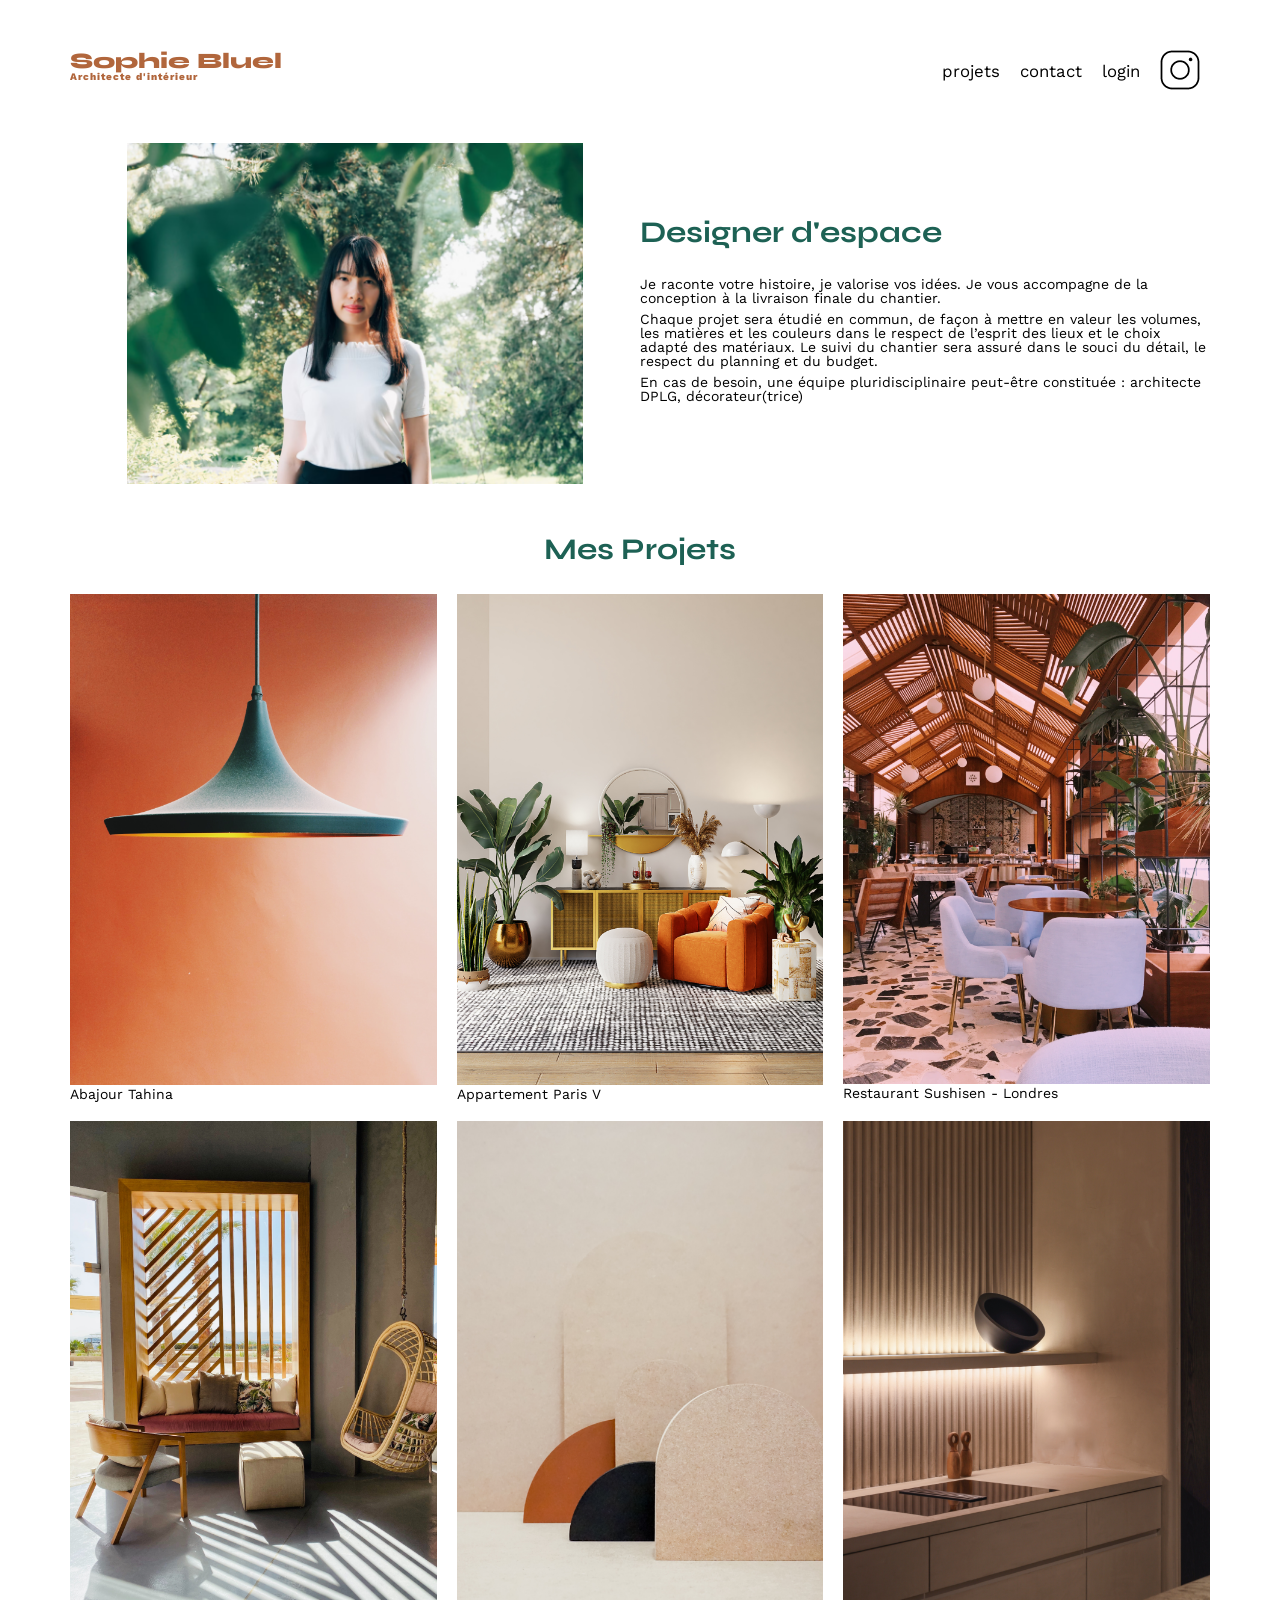
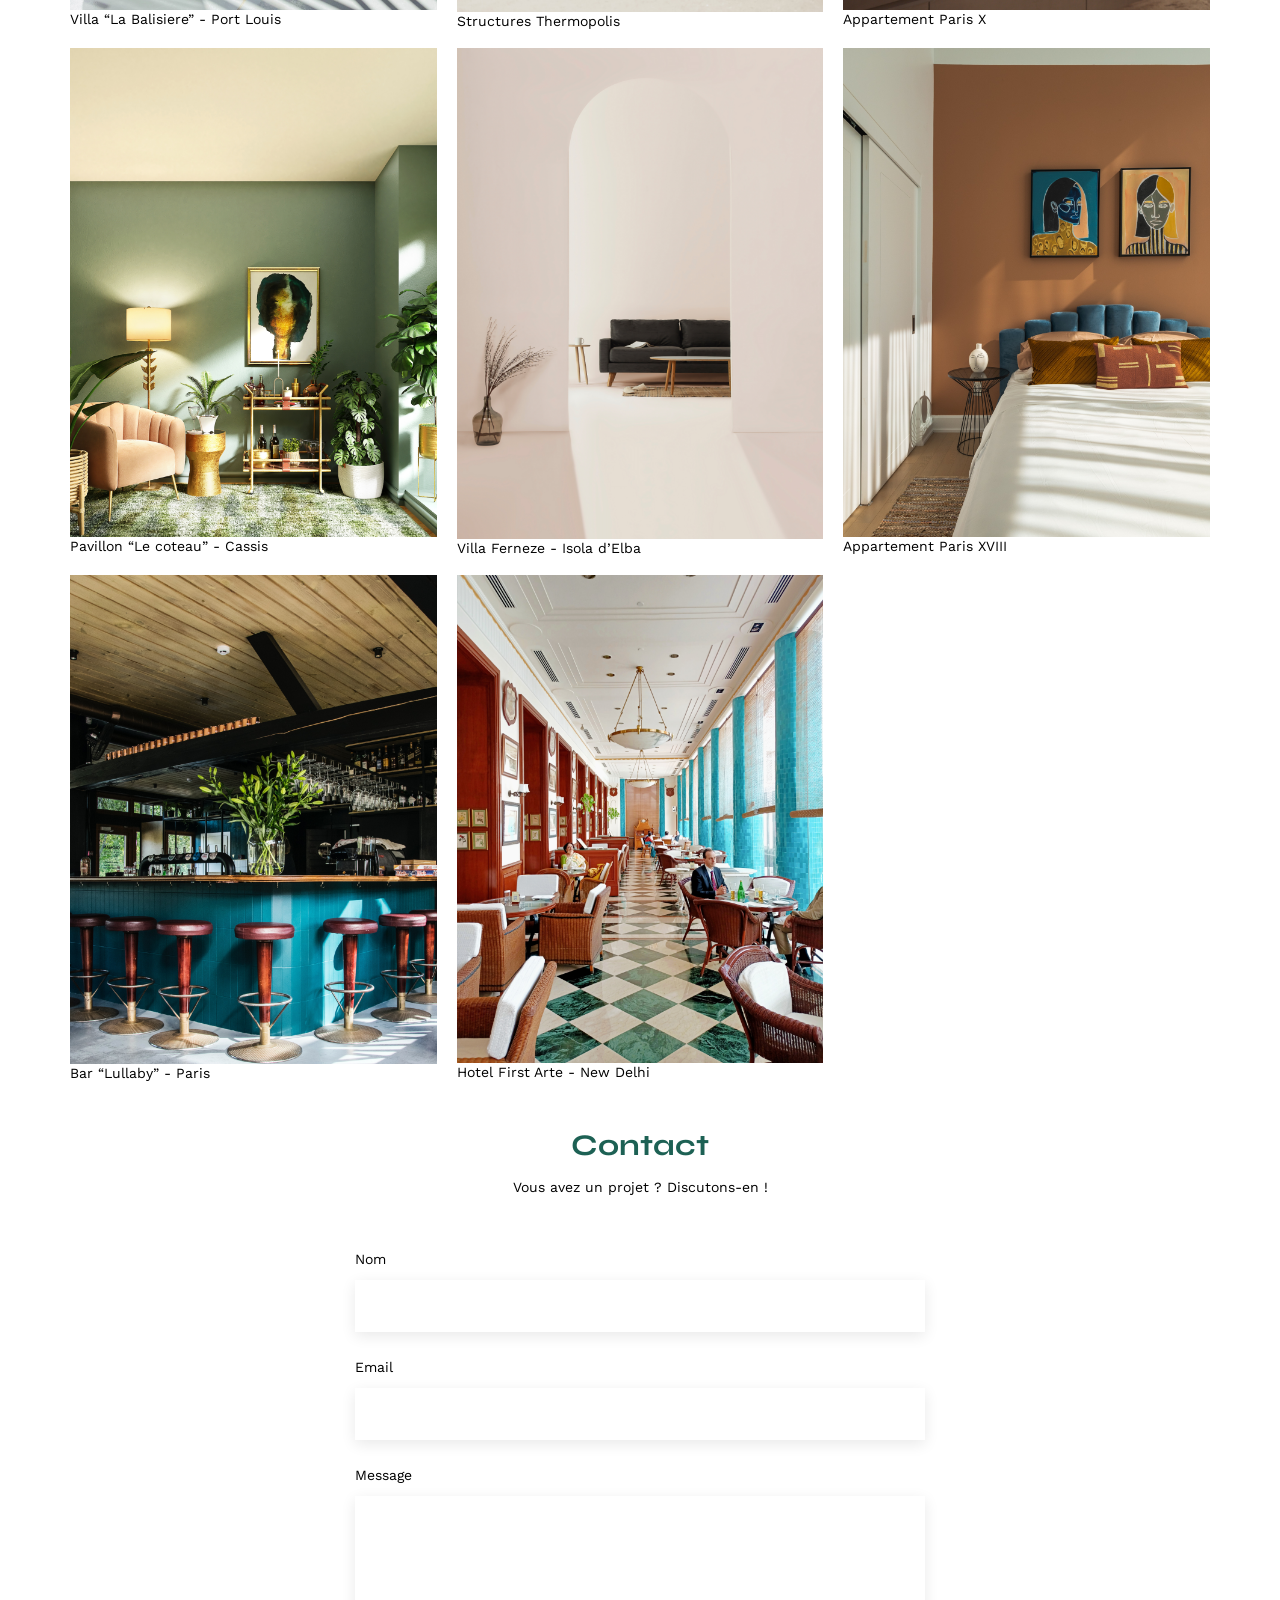
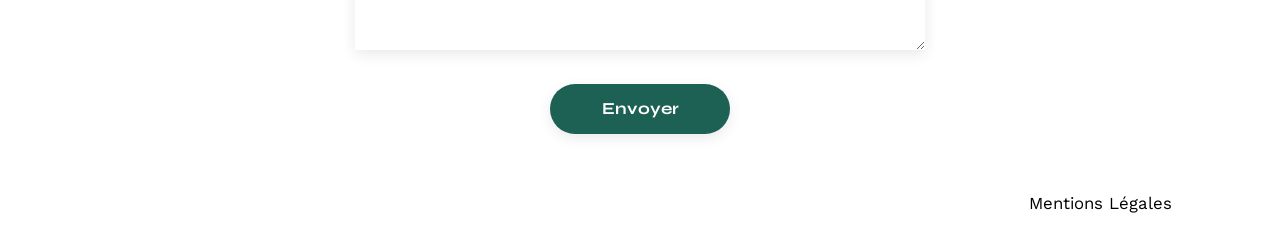
==== FrontEnd/index.html @ 9d2bced5 "Commit initial" ====
<!DOCTYPE html>
<html lang="fr">
<head>
	<meta charset="UTF-8">
	<title>Sophie Bluel - Architecte d'intérieur</title>
	<meta name="viewport" content="width=device-width, initial-scale=1.0">
	<link rel="preconnect" href="https://fonts.googleapis.com">
	<link rel="preconnect" href="https://fonts.gstatic.com" crossorigin>
	<link href="https://fonts.googleapis.com/css2?family=Syne:wght@700;800&family=Work+Sans&display=swap" rel="stylesheet">
	<meta name="description" content="">
	<link rel="stylesheet" href="./assets/style.css">
</head>
<body>
<header>
	<h1>Sophie Bluel <span>Architecte d'intérieur</span></h1>
	<nav>
		<ul>
			<li>projets</li>
			<li>contact</li>
			<li>login</li>
			<li><img src="./assets/icons/instagram.png" alt="Instagram"></li>
		</ul>
	</nav>
</header>
<main>
	<section id="introduction">
		<figure>
			<img src="./assets/images/sophie-bluel.png" alt="">
		</figure>
		<article>
			<h2>Designer d'espace</h2>
			<p>Je raconte votre histoire, je valorise vos idées. Je vous accompagne de la conception à la livraison finale du chantier.</p>
			<p>Chaque projet sera étudié en commun, de façon à mettre en valeur les volumes, les matières et les couleurs dans le respect de l’esprit des lieux et le choix adapté des matériaux. Le suivi du chantier sera assuré dans le souci du détail, le respect du planning et du budget.</p>
			<p>En cas de besoin, une équipe pluridisciplinaire peut-être constituée : architecte DPLG, décorateur(trice)</p>
		</article>
	</section>
	<section id="portfolio">
		<h2>Mes Projets</h2>
		<div class="gallery">
			<figure>
				<img src="assets/images/abajour-tahina.png" alt="Abajour Tahina">
				<figcaption>Abajour Tahina</figcaption>
			</figure>
			<figure>
				<img src="assets/images/appartement-paris-v.png" alt="Appartement Paris V">
				<figcaption>Appartement Paris V</figcaption>
			</figure>
			<figure>
				<img src="assets/images/restaurant-sushisen-londres.png" alt="Restaurant Sushisen - Londres">
				<figcaption>Restaurant Sushisen - Londres</figcaption>
			</figure>
			<figure>
				<img src="assets/images/la-balisiere.png" alt="Villa “La Balisiere” - Port Louis">
				<figcaption>Villa “La Balisiere” - Port Louis</figcaption>
			</figure>
			<figure>
				<img src="assets/images/structures-thermopolis.png" alt="Structures Thermopolis">
				<figcaption>Structures Thermopolis</figcaption>
			</figure>
			<figure>
				<img src="assets/images/appartement-paris-x.png" alt="Appartement Paris X">
				<figcaption>Appartement Paris X</figcaption>
			</figure>
			<figure>
				<img src="assets/images/le-coteau-cassis.png" alt="Pavillon “Le coteau” - Cassis">
				<figcaption>Pavillon “Le coteau” - Cassis</figcaption>
			</figure>
			<figure>
				<img src="assets/images/villa-ferneze.png" alt="Villa Ferneze - Isola d’Elba">
				<figcaption>Villa Ferneze - Isola d’Elba</figcaption>
			</figure>
			<figure>
				<img src="assets/images/appartement-paris-xviii.png" alt="Appartement Paris XVIII">
				<figcaption>Appartement Paris XVIII</figcaption>
			</figure>
			<figure>
				<img src="assets/images/bar-lullaby-paris.png" alt="Bar “Lullaby” - Paris">
				<figcaption>Bar “Lullaby” - Paris</figcaption>
			</figure>
			<figure>
				<img src="assets/images/hotel-first-arte-new-delhi.png" alt="Hotel First Arte - New Delhi">
				<figcaption>Hotel First Arte - New Delhi</figcaption>
			</figure>
		</div>
	</section>
	<section id="contact">
		<h2>Contact</h2>
		<p>Vous avez un projet ? Discutons-en !</p>
		<form action="#" method="post">
			<label for="name">Nom</label>
			<input type="text" name="name" id="name">
			<label for="email">Email</label>
			<input type="email" name="email" id="email">
			<label for="message">Message</label>
			<textarea name="message" id="message" cols="30" rows="10"></textarea>
			<input type="submit" value="Envoyer">
		</form>
	</section>
</main>

<footer>
	<nav>
		<ul>
			<li>Mentions Légales</li>
		</ul>
	</nav>
</footer>
</body>
</html>
---- FrontEnd/assets/style.css ----
/* http://meyerweb.com/eric/tools/css/reset/
   v2.0 | 20110126
   License: none (public domain)
*/

html, body, div, span, applet, object, iframe,
h1, h2, h3, h4, h5, h6, p, blockquote, pre,
a, abbr, acronym, address, big, cite, code,
del, dfn, em, img, ins, kbd, q, s, samp,
small, strike, strong, sub, sup, tt, var,
b, u, i, center,
dl, dt, dd, ol, ul, li,
fieldset, form, label, legend,
table, caption, tbody, tfoot, thead, tr, th, td,
article, aside, canvas, details, embed,
figure, figcaption, footer, header, hgroup,
menu, nav, output, ruby, section, summary,
time, mark, audio, video {
	margin: 0;
	padding: 0;
	border: 0;
	font-size: 100%;
	font: inherit;
	vertical-align: baseline;
}
/* HTML5 display-role reset for older browsers */
article, aside, details, figcaption, figure,
footer, header, hgroup, menu, nav, section {
	display: block;
}
body {
	line-height: 1;
}
ol, ul {
	list-style: none;
}
blockquote, q {
	quotes: none;
}
blockquote:before, blockquote:after,
q:before, q:after {
	content: '';
	content: none;
}
table {
	border-collapse: collapse;
	border-spacing: 0;
}
/** end reset css**/
body {
	max-width: 1140px;
	margin:auto;
	font-family: 'Work Sans' ;
	font-size: 14px;
}
header {
	display: flex;
	justify-content: space-between;
	margin: 50px 0
}
section {
	margin: 50px 0
}

h1{
	display: flex;
	flex-direction: column;
	font-family: 'Syne';
	font-size: 22px;
	font-weight: 800;
	color: #B1663C
}

h1 > span {
	font-family: 'Work Sans';
	font-size:10px;
	letter-spacing: 0.1em;
;
}

h2{
	font-family: 'Syne';
	font-weight: 700;
	font-size: 30px;
	color: #1D6154
}
nav ul {
	display: flex;
	align-items: center;
	list-style-type: none;

}
nav li {
	padding: 0 10px;
	font-size: 1.2em;
}

li:hover {
	color: #B1663C;
}
#introduction {
	display: flex;
	align-items: center;
}
#introduction figure {
	flex: 1
}
#introduction img {
	display: block;
	margin: auto;
	width: 80%;
}

#introduction article {
	flex: 1
}
#introduction h2 {
	margin-bottom: 1em;
}

#introduction p {
	margin-bottom: 0.5em;
}
#portfolio h2 {
	text-align: center;
	margin-bottom: 1em;
}
.gallery {
	width: 100%;
	display: grid;
	grid-template-columns: 1fr 1fr 1fr;
	grid-column-gap: 20px;
	grid-row-gap: 20px;
}

.gallery img {
	width: 100%;

}
#contact {
	width: 50%;
margin: auto;
}
#contact > * {
	text-align: center;

}
#contact h2{
	margin-bottom: 20px;
}
#contact form {
	text-align: left;
	margin-top:30px;
	display: flex;
	flex-direction: column;
}

#contact input {
	height: 50px;
	font-size: 1.2em;
	border: none;
	box-shadow: 0px 4px 14px rgba(0, 0, 0, 0.09);
}
#contact label {
	margin: 2em 0 1em 0;
}
#contact textarea {
	border: none;
	box-shadow: 0px 4px 14px rgba(0, 0, 0, 0.09);
}

input[type="submit"]{
	font-family: 'Syne';
	font-weight: 700;
	color: white;
	background-color: #1D6154;
	margin : 2em auto ;
	width: 180px;
	text-align: center;
	border-radius: 60px ;
}

footer nav ul {
	display: flex;
	justify-content: flex-end;
	margin: 2em
}
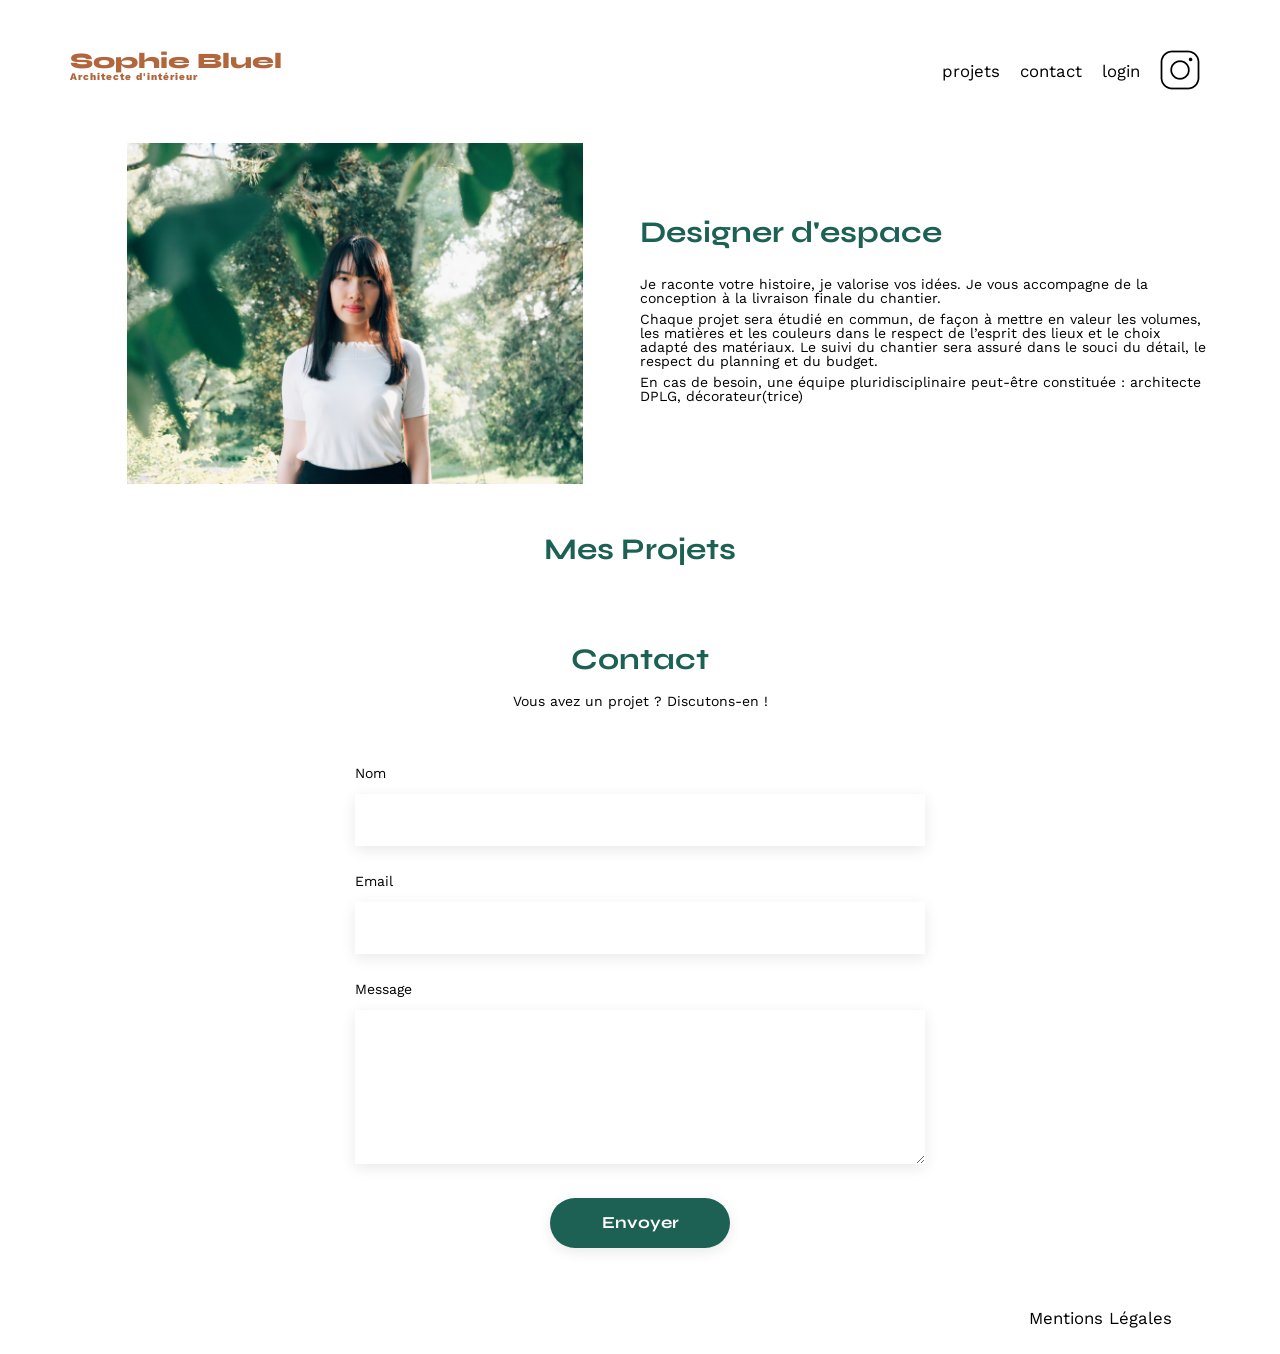
==== commit 625d6ee0: "etap 1 & 2" ====
--- a/FrontEnd/index.html
+++ b/FrontEnd/index.html
@@ -36,52 +36,7 @@
 	</section>
 	<section id="portfolio">
 		<h2>Mes Projets</h2>
-		<div class="gallery">
-			<figure>
-				<img src="assets/images/abajour-tahina.png" alt="Abajour Tahina">
-				<figcaption>Abajour Tahina</figcaption>
-			</figure>
-			<figure>
-				<img src="assets/images/appartement-paris-v.png" alt="Appartement Paris V">
-				<figcaption>Appartement Paris V</figcaption>
-			</figure>
-			<figure>
-				<img src="assets/images/restaurant-sushisen-londres.png" alt="Restaurant Sushisen - Londres">
-				<figcaption>Restaurant Sushisen - Londres</figcaption>
-			</figure>
-			<figure>
-				<img src="assets/images/la-balisiere.png" alt="Villa “La Balisiere” - Port Louis">
-				<figcaption>Villa “La Balisiere” - Port Louis</figcaption>
-			</figure>
-			<figure>
-				<img src="assets/images/structures-thermopolis.png" alt="Structures Thermopolis">
-				<figcaption>Structures Thermopolis</figcaption>
-			</figure>
-			<figure>
-				<img src="assets/images/appartement-paris-x.png" alt="Appartement Paris X">
-				<figcaption>Appartement Paris X</figcaption>
-			</figure>
-			<figure>
-				<img src="assets/images/le-coteau-cassis.png" alt="Pavillon “Le coteau” - Cassis">
-				<figcaption>Pavillon “Le coteau” - Cassis</figcaption>
-			</figure>
-			<figure>
-				<img src="assets/images/villa-ferneze.png" alt="Villa Ferneze - Isola d’Elba">
-				<figcaption>Villa Ferneze - Isola d’Elba</figcaption>
-			</figure>
-			<figure>
-				<img src="assets/images/appartement-paris-xviii.png" alt="Appartement Paris XVIII">
-				<figcaption>Appartement Paris XVIII</figcaption>
-			</figure>
-			<figure>
-				<img src="assets/images/bar-lullaby-paris.png" alt="Bar “Lullaby” - Paris">
-				<figcaption>Bar “Lullaby” - Paris</figcaption>
-			</figure>
-			<figure>
-				<img src="assets/images/hotel-first-arte-new-delhi.png" alt="Hotel First Arte - New Delhi">
-				<figcaption>Hotel First Arte - New Delhi</figcaption>
-			</figure>
-		</div>
+		<div class="gallery"></div>
 	</section>
 	<section id="contact">
 		<h2>Contact</h2>
@@ -105,5 +60,6 @@
 		</ul>
 	</nav>
 </footer>
+<script src="./script.js"></script>
 </body>
 </html>
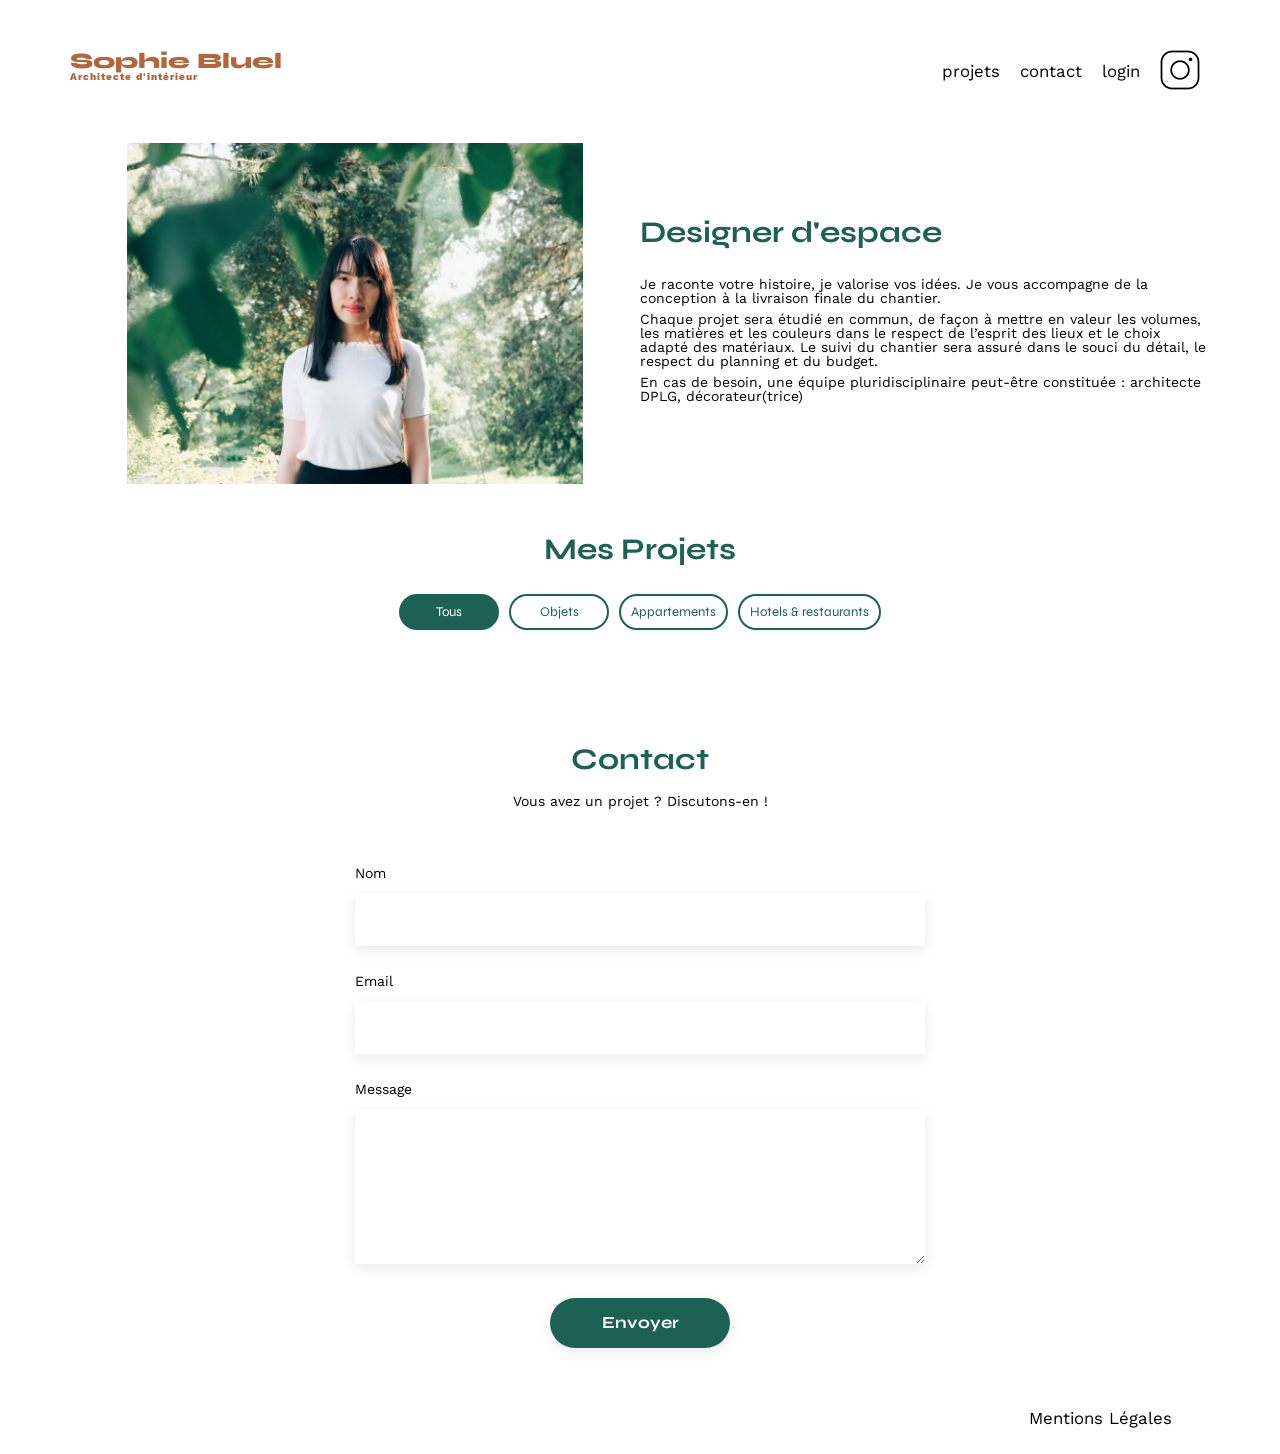
==== commit 25fc0293: "Filtres maintenants fonctionnels" ====
--- a/FrontEnd/index.html
+++ b/FrontEnd/index.html
@@ -8,7 +8,7 @@
 	<link rel="preconnect" href="https://fonts.gstatic.com" crossorigin>
 	<link href="https://fonts.googleapis.com/css2?family=Syne:wght@700;800&family=Work+Sans&display=swap" rel="stylesheet">
 	<meta name="description" content="">
-	<link rel="stylesheet" href="./assets/style.css">
+	<link rel="stylesheet" href="./src/css/style.css">
 </head>
 <body>
 <header>
@@ -36,6 +36,12 @@
 	</section>
 	<section id="portfolio">
 		<h2>Mes Projets</h2>
+		<div class="filters">
+			<button class="active">Tous</button>
+			<button>Objets</button>
+			<button>Appartements</button>
+			<button>Hotels & restaurants</button>
+		</div>
 		<div class="gallery"></div>
 	</section>
 	<section id="contact">
@@ -60,6 +66,6 @@
 		</ul>
 	</nav>
 </footer>
-<script src="./script.js"></script>
+<script src="./src/js/script.js"></script>
 </body>
 </html>
--- a/FrontEnd/src/css/style.css
+++ b/FrontEnd/src/css/style.css
@@ -0,0 +1,216 @@
+/* http://meyerweb.com/eric/tools/css/reset/
+   v2.0 | 20110126
+   License: none (public domain)
+*/
+
+html, body, div, span, applet, object, iframe,
+h1, h2, h3, h4, h5, h6, p, blockquote, pre,
+a, abbr, acronym, address, big, cite, code,
+del, dfn, em, img, ins, kbd, q, s, samp,
+small, strike, strong, sub, sup, tt, var,
+b, u, i, center,
+dl, dt, dd, ol, ul, li,
+fieldset, form, label, legend,
+table, caption, tbody, tfoot, thead, tr, th, td,
+article, aside, canvas, details, embed,
+figure, figcaption, footer, header, hgroup,
+menu, nav, output, ruby, section, summary,
+time, mark, audio, video {
+	margin: 0;
+	padding: 0;
+	border: 0;
+	font-size: 100%;
+	font: inherit;
+	vertical-align: baseline;
+}
+/* HTML5 display-role reset for older browsers */
+article, aside, details, figcaption, figure,
+footer, header, hgroup, menu, nav, section {
+	display: block;
+}
+body {
+	line-height: 1;
+}
+ol, ul {
+	list-style: none;
+}
+blockquote, q {
+	quotes: none;
+}
+blockquote:before, blockquote:after,
+q:before, q:after {
+	content: '';
+	content: none;
+}
+table {
+	border-collapse: collapse;
+	border-spacing: 0;
+}
+/** end reset css**/
+body {
+	max-width: 1140px;
+	margin:auto;
+	font-family: 'Work Sans' ;
+	font-size: 14px;
+}
+header {
+	display: flex;
+	justify-content: space-between;
+	margin: 50px 0
+}
+section {
+	margin: 50px 0
+}
+
+h1{
+	display: flex;
+	flex-direction: column;
+	font-family: 'Syne';
+	font-size: 22px;
+	font-weight: 800;
+	color: #B1663C
+}
+
+h1 > span {
+	font-family: 'Work Sans';
+	font-size:10px;
+	letter-spacing: 0.1em;
+;
+}
+
+h2{
+	font-family: 'Syne';
+	font-weight: 700;
+	font-size: 30px;
+	color: #1D6154
+}
+nav ul {
+	display: flex;
+	align-items: center;
+	list-style-type: none;
+
+}
+nav li {
+	padding: 0 10px;
+	font-size: 1.2em;
+}
+
+li:hover {
+	color: #B1663C;
+}
+#introduction {
+	display: flex;
+	align-items: center;
+}
+#introduction figure {
+	flex: 1
+}
+#introduction img {
+	display: block;
+	margin: auto;
+	width: 80%;
+}
+
+#introduction article {
+	flex: 1
+}
+#introduction h2 {
+	margin-bottom: 1em;
+}
+
+#introduction p {
+	margin-bottom: 0.5em;
+}
+#portfolio h2 {
+	text-align: center;
+	margin-bottom: 1em;
+}
+.filters {
+	display: flex;
+	justify-content: center;
+	gap: 10px;
+	height: 100px;
+}
+
+.filters button{
+	font-family: 'Syne';
+	background-color: transparent;
+	color: #1D6154;
+	border: #1D6154 solid 2px;
+	border-radius: 50px;
+	padding: 10px;
+	height: 36px;
+	text-align: center;
+	display: flex;
+	justify-content: center;
+	align-items: center;
+	min-width: 100px;
+	cursor: pointer;
+}
+.filters button:hover,
+.filters button.active{
+	background-color: #1D6154;
+	color: white;
+}
+
+.gallery {
+	width: 100%;
+	display: grid;
+	grid-template-columns: 1fr 1fr 1fr;
+	grid-column-gap: 20px;
+	grid-row-gap: 20px;
+}
+
+.gallery img {
+	width: 100%;
+
+}
+#contact {
+	width: 50%;
+margin: auto;
+}
+#contact > * {
+	text-align: center;
+
+}
+#contact h2{
+	margin-bottom: 20px;
+}
+#contact form {
+	text-align: left;
+	margin-top:30px;
+	display: flex;
+	flex-direction: column;
+}
+
+#contact input {
+	height: 50px;
+	font-size: 1.2em;
+	border: none;
+	box-shadow: 0px 4px 14px rgba(0, 0, 0, 0.09);
+}
+#contact label {
+	margin: 2em 0 1em 0;
+}
+#contact textarea {
+	border: none;
+	box-shadow: 0px 4px 14px rgba(0, 0, 0, 0.09);
+}
+
+input[type="submit"]{
+	font-family: 'Syne';
+	font-weight: 700;
+	color: white;
+	background-color: #1D6154;
+	margin : 2em auto ;
+	width: 180px;
+	text-align: center;
+	border-radius: 60px ;
+}
+
+footer nav ul {
+	display: flex;
+	justify-content: flex-end;
+	margin: 2em
+}
+
